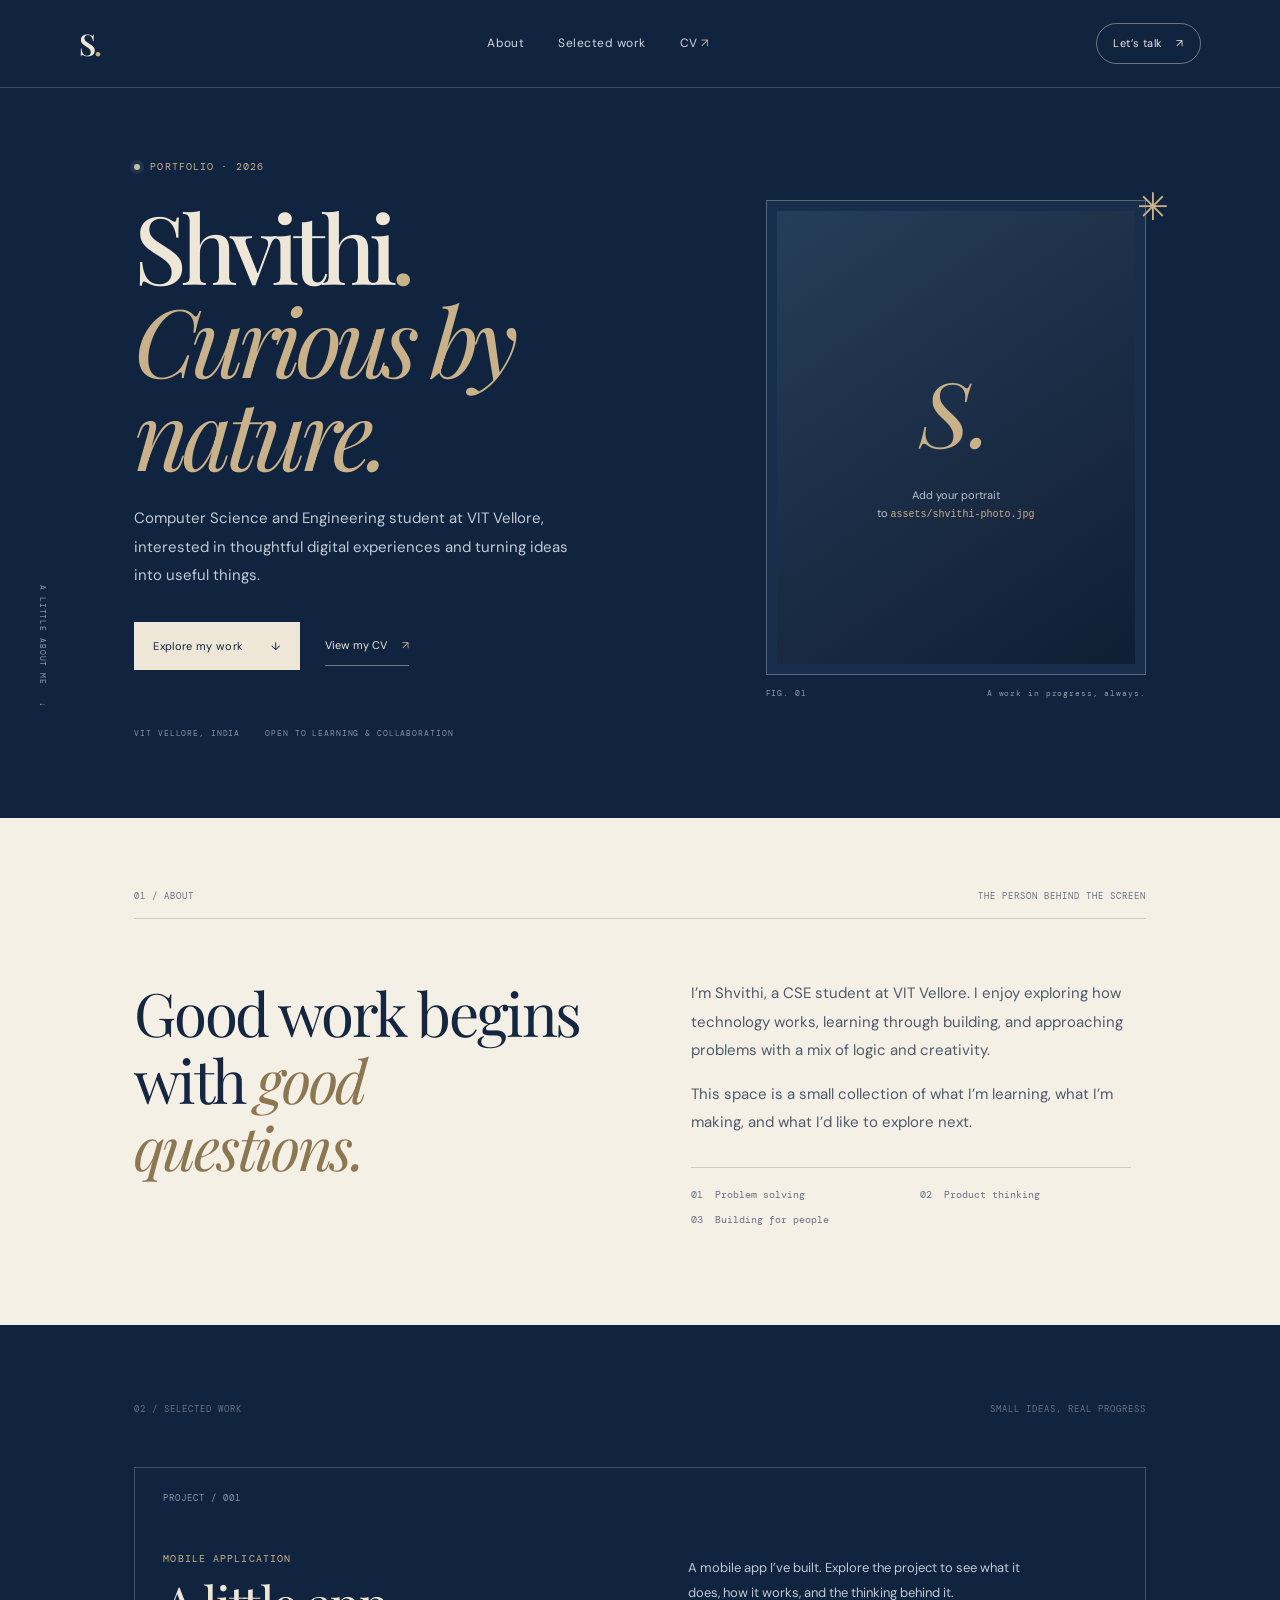
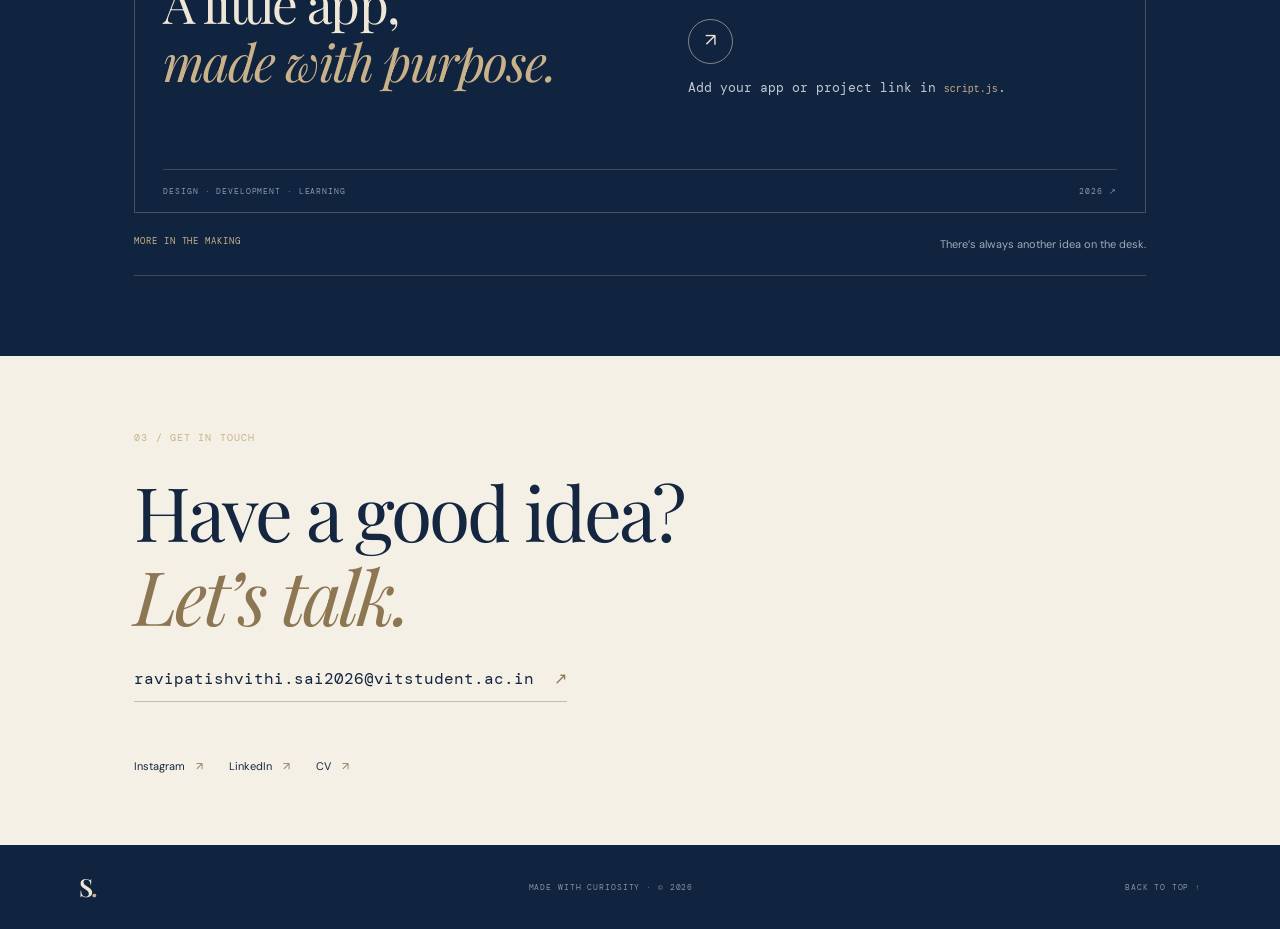
==== index.html @ bb07a4cc "Add files via upload" ====
<!doctype html>
<html lang="en">
<head>
  <meta charset="utf-8"><meta name="viewport" content="width=device-width, initial-scale=1">
  <meta name="theme-color" content="#10233f">
  <meta name="description" content="Shvithi's personal portfolio. Computer Science and Engineering student at VIT Vellore.">
  <title>Shvithi | Portfolio</title>
  <link rel="preconnect" href="https://fonts.googleapis.com">
  <link rel="preconnect" href="https://fonts.gstatic.com" crossorigin>
  <link href="https://fonts.googleapis.com/css2?family=DM+Mono:wght@400;500&family=Playfair+Display:ital,wght@0,400;0,500;0,600;1,400;1,500&family=DM+Sans:wght@400;500;600&display=swap" rel="stylesheet">
  <link rel="stylesheet" href="styles.css">
</head>
<body>
  <div class="cursor-glow" aria-hidden="true"></div>
  <div class="cursor-trail" aria-hidden="true"></div>
  <header class="topbar">
    <a class="wordmark" href="#top" aria-label="Shvithi home">S<span>.</span></a>
    <nav aria-label="Main navigation">
      <a href="#about">About</a><a href="#work">Selected work</a><a href="cv.html">CV <span class="arrow">↗</span></a>
    </nav>
    <a class="contact-pill" href="mailto:ravipatishvithi.sai2026@vitstudent.ac.in">Let’s talk <span>↗</span></a>
  </header>
  <main id="top">
    <section class="hero section-wrap">
      <div class="hero-copy">
        <p class="eyebrow"><span class="status-dot"></span> PORTFOLIO · 2026</p>
        <h1>Shvithi<span class="period">.</span><br><em>Curious by nature.</em></h1>
        <p class="intro">Computer Science and Engineering student at VIT Vellore, interested in thoughtful digital experiences and turning ideas into useful things.</p>
        <div class="hero-actions">
          <a class="button button-light" href="#work">Explore my work <span>↓</span></a>
          <a class="text-link" href="cv.html">View my CV <span>↗</span></a>
        </div>
        <div class="hero-meta"><span>VIT VELLORE, INDIA</span><span>OPEN TO LEARNING & COLLABORATION</span></div>
      </div>
      <div class="portrait-wrap">
        <div class="portrait-frame">
          <img src="assets/shvithi-photo.jpg" alt="Portrait of Shvithi" onerror="this.style.display='none';this.nextElementSibling.style.display='flex'">
          <div class="photo-placeholder"><span class="placeholder-monogram">S.</span><span>Add your portrait<br>to <code>assets/shvithi-photo.jpg</code></span></div>
        </div>
        <div class="portrait-caption"><span>FIG. 01</span><span>A work in progress, always.</span></div>
        <div class="orbit-mark" aria-hidden="true">✳</div>
      </div>
      <div class="vertical-note">A LITTLE ABOUT ME <span>↓</span></div>
    </section>
    <section class="about section-wrap" id="about">
      <div class="section-label"><span>01 / ABOUT</span><span>THE PERSON BEHIND THE SCREEN</span></div>
      <div class="about-grid">
        <h2>Good work begins<br>with <em>good questions.</em></h2>
        <div class="about-copy">
          <p>I’m Shvithi, a CSE student at VIT Vellore. I enjoy exploring how technology works, learning through building, and approaching problems with a mix of logic and creativity.</p>
          <p>This space is a small collection of what I’m learning, what I’m making, and what I’d like to explore next.</p>
          <div class="interest-list"><span>01&nbsp; Problem solving</span><span>02&nbsp; Product thinking</span><span>03&nbsp; Building for people</span></div>
        </div>
      </div>
    </section>
    <section class="work section-wrap" id="work">
      <div class="section-label"><span>02 / SELECTED WORK</span><span>SMALL IDEAS, REAL PROGRESS</span></div>
      <article class="project-card">
        <div class="project-index">PROJECT / 001</div>
        <div class="project-content">
          <div><p class="eyebrow">MOBILE APPLICATION</p><h3>A little app,<br><em>made with purpose.</em></h3></div>
          <div class="project-description"><p>A mobile app I’ve built. Explore the project to see what it does, how it works, and the thinking behind it.</p><a class="circle-link" href="#" id="app-link" aria-label="Open mobile app project" target="_blank" rel="noreferrer">↗</a><p class="small-note" id="app-note">Add your app or project link in <code>script.js</code>.</p></div>
        </div>
        <div class="project-bottom"><span>DESIGN · DEVELOPMENT · LEARNING</span><span>2026 ↗</span></div>
      </article>
      <div class="more-work"><span>MORE IN THE MAKING</span><span>There’s always another idea on the desk.</span></div>
    </section>
    <section class="contact-section section-wrap" id="contact">
      <p class="eyebrow">03 / GET IN TOUCH</p>
      <h2>Have a good idea?<br><em>Let’s talk.</em></h2>
      <a class="email-link" href="mailto:ravipatishvithi.sai2026@vitstudent.ac.in">ravipatishvithi.sai2026@vitstudent.ac.in <span>↗</span></a>
      <div class="social-links">
        <a href="https://www.instagram.com/shvithiiii_04?dlrf=dnBmdWlpNnh4MGlj" target="_blank" rel="noreferrer">Instagram <span>↗</span></a>
        <a href="https://www.linkedin.com/in/shvithi-sai-797793424?utm_source=share_via&utm_content=profile&utm_medium=member_android" target="_blank" rel="noreferrer">LinkedIn <span>↗</span></a>
        <a href="cv.html">CV <span>↗</span></a>
      </div>
    </section>
  </main>
  <footer class="footer"><a class="wordmark" href="#top">S<span>.</span></a><span>MADE WITH CURIOSITY · © <span id="year"></span></span><a href="#top">BACK TO TOP ↑</a></footer>
  <script src="script.js"></script>
</body>
</html>
---- styles.css ----
:root{--navy:#10233f;--navy2:#172e4d;--beige:#eee6d6;--paper:#f5f0e6;--ink:#142640;--muted:#9aa6b5;--line:rgba(238,230,214,.2);--serif:"Playfair Display",Georgia,serif;--sans:"DM Sans",Arial,sans-serif;--mono:"DM Mono",monospace}
*{box-sizing:border-box}html{scroll-behavior:smooth;scroll-padding-top:90px}body{margin:0;background:var(--navy);color:var(--beige);font-family:var(--sans);font-size:15px;line-height:1.65;cursor:none}a{color:inherit;text-decoration:none}button,a{ -webkit-tap-highlight-color:transparent}::selection{background:var(--beige);color:var(--navy)}.topbar{height:88px;padding:0 6.2%;display:flex;align-items:center;justify-content:space-between;border-bottom:1px solid var(--line);position:relative;z-index:5}.wordmark{font:600 30px var(--serif);letter-spacing:-2px}.wordmark span,.period{color:#c9b18a}.topbar nav{display:flex;gap:34px;font-size:12px;letter-spacing:.04em;color:#d1d6dd}.topbar nav a,.social-links a{transition:opacity .2s}.topbar nav a:hover,.social-links a:hover{opacity:.6}.arrow{color:#c9b18a}.contact-pill{border:1px solid rgba(238,230,214,.42);padding:10px 16px;border-radius:40px;font-size:11px;letter-spacing:.04em;transition:background .25s,color .25s}.contact-pill span{margin-left:10px}.contact-pill:hover{background:var(--beige);color:var(--navy)}
.section-wrap{padding-left:10.5%;padding-right:10.5%}.hero{min-height:650px;display:grid;grid-template-columns:1.12fr .88fr;align-items:center;gap:8%;padding-top:72px;padding-bottom:80px;position:relative}.eyebrow,.section-label,.hero-meta,.project-index,.project-bottom,.portrait-caption,.vertical-note,.footer,.small-note,.cv-number{font:10px var(--mono);letter-spacing:.11em}.eyebrow{color:#c9b18a;display:flex;align-items:center;gap:10px}.status-dot{width:6px;height:6px;background:#b5c6a3;border-radius:50%;display:inline-block;box-shadow:0 0 0 4px rgba(181,198,163,.1)}h1,h2,h3,p{margin-top:0}h1{font:500 clamp(62px,7.4vw,105px)/.98 var(--serif);letter-spacing:-.065em;margin:27px 0 26px}h1 em,h2 em,h3 em{font-weight:400;color:#c9b18a}.intro{max-width:440px;color:#c1cad4;font-size:15px;line-height:1.9}.hero-actions{display:flex;align-items:center;gap:25px;margin-top:32px}.button{display:inline-flex;gap:28px;align-items:center;padding:14px 18px;font-size:11px;letter-spacing:.03em;border:1px solid transparent;transition:transform .2s,background .2s}.button:hover{transform:translateY(-3px)}.button-light{background:var(--beige);color:var(--navy)}.button-light:hover{background:#d9c7a9}.text-link{font-size:11px;border-bottom:1px solid rgba(238,230,214,.45);padding:10px 0}.text-link span{margin-left:12px;color:#c9b18a}.hero-meta{display:flex;flex-wrap:wrap;gap:25px;color:#8391a3;font-size:8px;margin-top:58px}.portrait-wrap{position:relative;max-width:380px;width:100%;justify-self:end}.portrait-frame{aspect-ratio:4/5;border:1px solid rgba(238,230,214,.3);padding:10px;position:relative;background:var(--navy2)}.portrait-frame img{width:100%;height:100%;object-fit:cover;position:absolute;inset:0;padding:10px;filter:saturate(.82)}.photo-placeholder{height:100%;min-height:350px;display:none;align-items:center;justify-content:center;flex-direction:column;gap:15px;text-align:center;color:#b8c1cb;background:linear-gradient(145deg,#263d59,#101e33);font-size:11px}.placeholder-monogram{font:italic 90px var(--serif);color:#c9b18a}.photo-placeholder code,.small-note code{font-size:10px;color:#c9b18a}.portrait-caption{display:flex;justify-content:space-between;margin-top:13px;color:#8d9aaa;font-size:8px}.orbit-mark{position:absolute;top:-24px;right:-23px;font-size:38px;color:#c9b18a;animation:turn 24s linear infinite}.vertical-note{position:absolute;left:3%;bottom:110px;writing-mode:vertical-rl;color:#8d9aaa;font-size:8px}.vertical-note span{margin-top:12px;color:#c9b18a}
.about{background:var(--paper);color:var(--ink);padding-top:72px;padding-bottom:95px}.section-label{display:flex;justify-content:space-between;border-bottom:1px solid rgba(20,38,64,.18);padding-bottom:16px;color:#667181;font-size:9px}.about-grid{display:grid;grid-template-columns:1fr 1fr;gap:10%;padding-top:60px}.about h2,.contact-section h2{font:400 clamp(38px,4.7vw,60px)/1.12 var(--serif);letter-spacing:-.04em}.about h2 em{color:#8d7652}.about-copy{max-width:440px;color:#4d5b6b}.about-copy p{line-height:1.9}.interest-list{display:grid;grid-template-columns:1fr 1fr;gap:12px 18px;margin-top:30px;padding-top:20px;border-top:1px solid rgba(20,38,64,.18);font:10px var(--mono);color:#657182}
.work{padding-top:78px;padding-bottom:80px}.project-card{border:1px solid rgba(238,230,214,.24);margin-top:35px;padding:24px 28px 0;transition:background .25s}.project-card:hover{background:rgba(255,255,255,.025)}.project-index{color:#8896a7;font-size:9px}.project-content{display:grid;grid-template-columns:1fr 1fr;gap:10%;padding:48px 0 55px}.project-content h3{font:400 clamp(35px,4vw,53px)/1.12 var(--serif);letter-spacing:-.035em;margin-bottom:0}.project-description{position:relative;max-width:360px;padding-top:4px}.project-description p{color:#c0c9d3;font-size:13px;line-height:1.9}.circle-link{width:45px;height:45px;border:1px solid rgba(238,230,214,.5);border-radius:50%;display:flex;align-items:center;justify-content:center;font-size:18px;transition:background .2s,color .2s}.circle-link:hover{background:var(--beige);color:var(--navy)}.small-note{font-size:9px;letter-spacing:0;color:#8492a3;margin-top:12px}.project-bottom{border-top:1px solid var(--line);display:flex;justify-content:space-between;padding:16px 0;color:#8c99a9;font-size:8px}.more-work{display:flex;justify-content:space-between;gap:20px;padding:22px 0;border-bottom:1px solid var(--line);font-size:11px;color:#9eabb9}.more-work span:first-child{font:9px var(--mono);letter-spacing:.1em;color:#c9b18a}
.contact-section{background:var(--paper);color:var(--ink);padding-top:75px;padding-bottom:70px}.contact-section h2{font-size:clamp(48px,6vw,75px);margin:25px 0 30px}.contact-section h2 em{color:#8d7652}.email-link{font:clamp(12px,1.5vw,16px) var(--mono);border-bottom:1px solid rgba(20,38,64,.25);padding-bottom:12px;display:inline-flex;gap:20px;max-width:100%;overflow-wrap:anywhere}.email-link span{color:#8d7652}.social-links{display:flex;gap:26px;margin-top:55px;font-size:11px}.social-links span{color:#8d7652;margin-left:8px}.footer{min-height:84px;display:flex;align-items:center;justify-content:space-between;padding:20px 6.2%;color:#8492a3;font-size:8px}.footer .wordmark{color:var(--beige);font-size:25px}.footer a:last-child{letter-spacing:.1em}
.cv-main{padding-top:58px;padding-bottom:100px;min-height:calc(100vh - 170px)}.back-link{display:inline-block;font-size:11px;color:#b5c0cd;margin-bottom:55px}.cv-main h1{font-size:clamp(58px,8vw,100px);margin:22px 0}.cv-intro{max-width:500px;color:#c1cad4;line-height:1.9}.cv-actions{display:flex;align-items:center;gap:20px;flex-wrap:wrap;margin:28px 0 65px}.cv-details{border-top:1px solid var(--line)}.cv-details section{display:grid;grid-template-columns:80px 1fr;gap:20px;padding:32px 0;border-bottom:1px solid var(--line)}.cv-number{color:#c9b18a}.cv-details h2{font:400 30px var(--serif);margin:0 0 18px}.cv-details h3{font-size:14px;font-weight:500;margin-bottom:4px}.cv-details p{font-size:12px;color:#c1cad4;margin:3px 0}.muted{color:#8291a3!important}.skill-chips{display:flex;gap:8px;flex-wrap:wrap;margin-bottom:14px}.skill-chips span{font-size:10px;border:1px solid rgba(238,230,214,.25);padding:6px 10px}
.cursor-glow{position:fixed;top:0;left:0;width:8px;height:8px;background:#d7c19d;border-radius:50%;pointer-events:none;z-index:99;opacity:0;transform:translate(-50%,-50%);mix-blend-mode:screen}.cursor-trail{position:fixed;inset:0;pointer-events:none;z-index:98;overflow:hidden}.trail-dot{position:absolute;width:5px;height:5px;border-radius:50%;background:#d7c19d;pointer-events:none;opacity:.6;animation:trail-fade .65s ease-out forwards}.footer a:hover,.back-link:hover{color:#e0c89f}
@keyframes turn{to{transform:rotate(360deg)}}@keyframes trail-fade{0%{transform:scale(1);opacity:.55}100%{transform:scale(0);opacity:0}}
@media(max-width:760px){body{cursor:auto}.topbar{height:72px;padding:0 6%}.topbar nav{gap:15px;font-size:11px}.contact-pill{display:none}.section-wrap{padding-left:7%;padding-right:7%}.hero{grid-template-columns:1fr;gap:45px;padding-top:65px;padding-bottom:75px}.hero h1{font-size:clamp(62px,17vw,95px)}.portrait-wrap{justify-self:center;width:min(78%,340px)}.hero-meta{margin-top:42px;gap:12px}.vertical-note{display:none}.about-grid,.project-content{grid-template-columns:1fr;gap:22px}.about-grid{padding-top:40px}.about{padding-top:55px;padding-bottom:65px}.section-label{gap:15px;font-size:8px}.section-label span:last-child{text-align:right}.work{padding-top:58px;padding-bottom:55px}.project-content{padding:35px 0}.project-card{padding:20px 18px 0}.project-description{max-width:none}.more-work{flex-direction:column;gap:8px}.contact-section{padding-top:58px;padding-bottom:55px}.social-links{gap:18px;flex-wrap:wrap;margin-top:40px}.footer{padding:20px 6%;gap:10px}.footer span{max-width:50%;text-align:center}.cv-main{padding-top:35px;padding-bottom:70px}.back-link{margin-bottom:40px}.cv-details section{grid-template-columns:35px 1fr}.cursor-glow,.cursor-trail{display:none}}@media(prefers-reduced-motion:reduce){*,*::before,*::after{scroll-behavior:auto!important;animation:none!important;transition:none!important}}
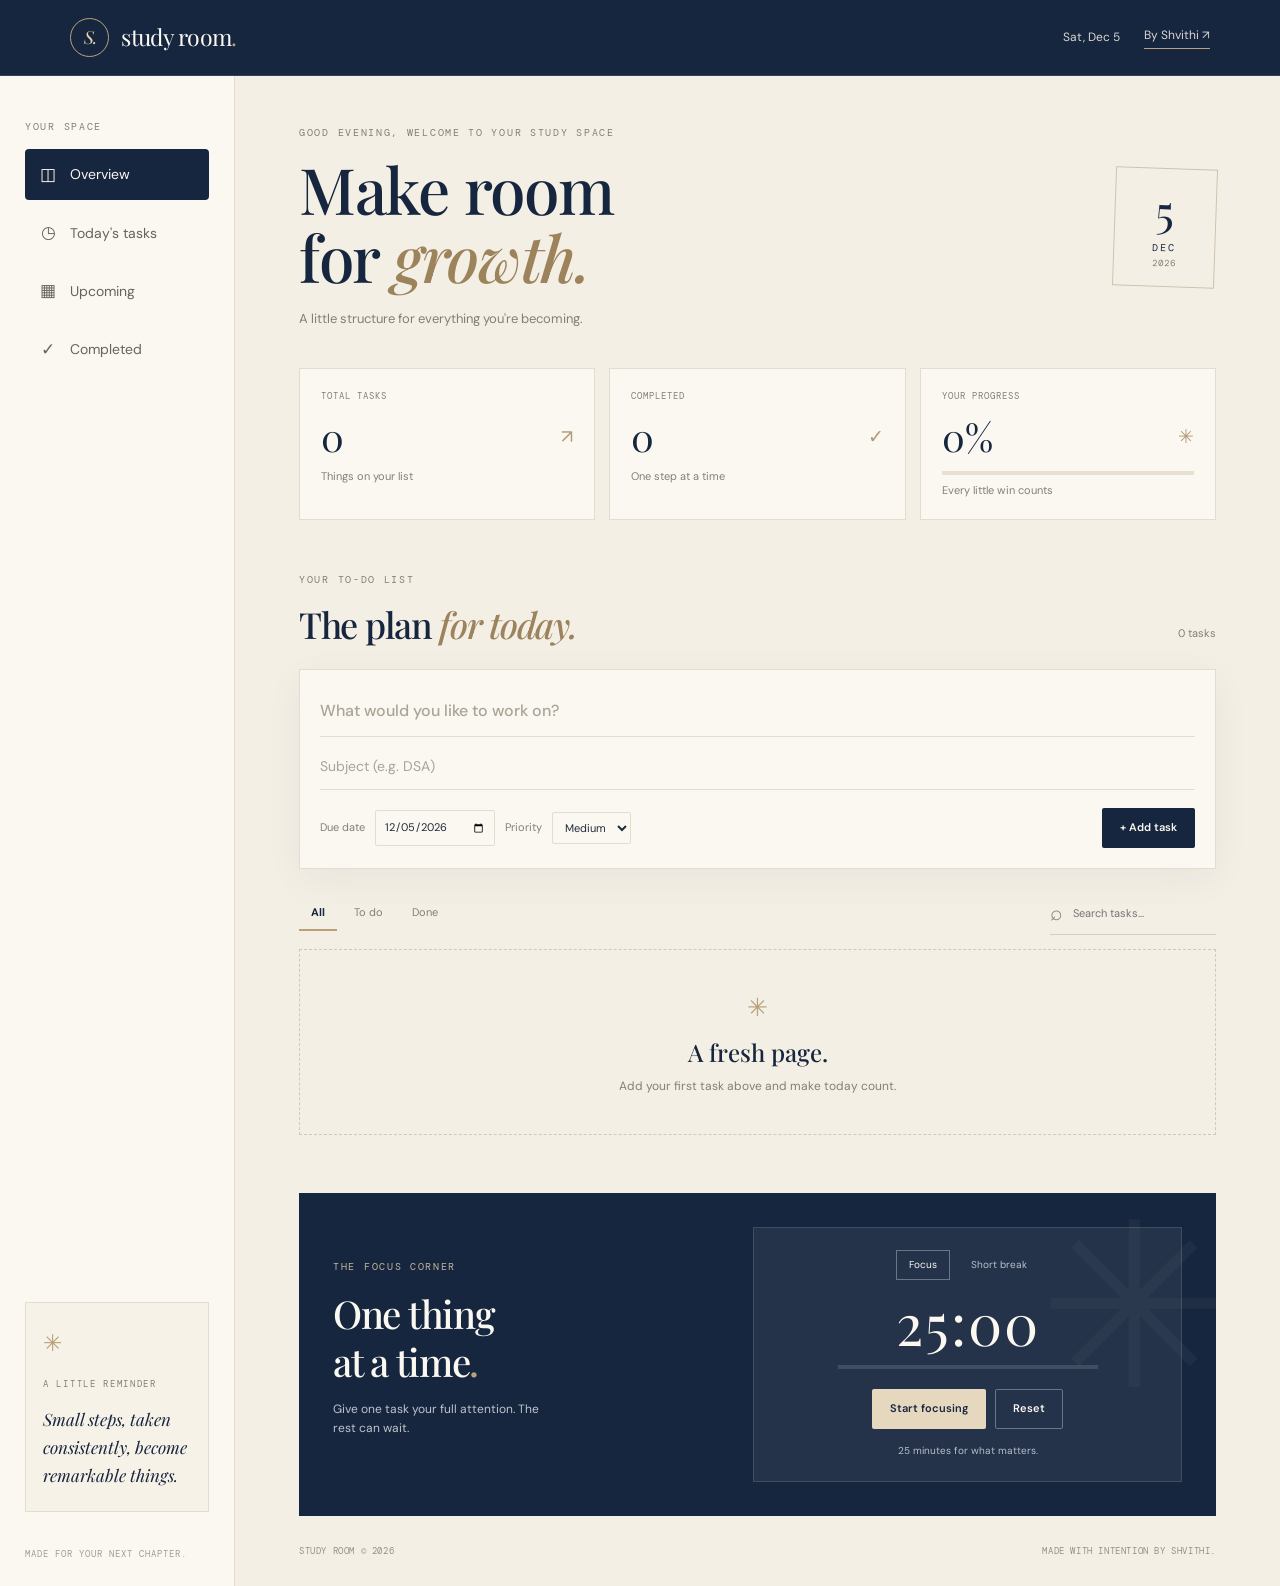
==== commit 6519e7c7: "Add files via upload" ====
--- a/index.html
+++ b/index.html
@@ -1,82 +1,180 @@
-<!doctype html>
-<html lang="en">
-<head>
-  <meta charset="utf-8"><meta name="viewport" content="width=device-width, initial-scale=1">
-  <meta name="theme-color" content="#10233f">
-  <meta name="description" content="Shvithi's personal portfolio. Computer Science and Engineering student at VIT Vellore.">
-  <title>Shvithi | Portfolio</title>
-  <link rel="preconnect" href="https://fonts.googleapis.com">
-  <link rel="preconnect" href="https://fonts.gstatic.com" crossorigin>
-  <link href="https://fonts.googleapis.com/css2?family=DM+Mono:wght@400;500&family=Playfair+Display:ital,wght@0,400;0,500;0,600;1,400;1,500&family=DM+Sans:wght@400;500;600&display=swap" rel="stylesheet">
-  <link rel="stylesheet" href="styles.css">
-</head>
-<body>
-  <div class="cursor-glow" aria-hidden="true"></div>
-  <div class="cursor-trail" aria-hidden="true"></div>
-  <header class="topbar">
-    <a class="wordmark" href="#top" aria-label="Shvithi home">S<span>.</span></a>
-    <nav aria-label="Main navigation">
-      <a href="#about">About</a><a href="#work">Selected work</a><a href="cv.html">CV <span class="arrow">↗</span></a>
-    </nav>
-    <a class="contact-pill" href="mailto:ravipatishvithi.sai2026@vitstudent.ac.in">Let’s talk <span>↗</span></a>
-  </header>
-  <main id="top">
-    <section class="hero section-wrap">
-      <div class="hero-copy">
-        <p class="eyebrow"><span class="status-dot"></span> PORTFOLIO · 2026</p>
-        <h1>Shvithi<span class="period">.</span><br><em>Curious by nature.</em></h1>
-        <p class="intro">Computer Science and Engineering student at VIT Vellore, interested in thoughtful digital experiences and turning ideas into useful things.</p>
-        <div class="hero-actions">
-          <a class="button button-light" href="#work">Explore my work <span>↓</span></a>
-          <a class="text-link" href="cv.html">View my CV <span>↗</span></a>
-        </div>
-        <div class="hero-meta"><span>VIT VELLORE, INDIA</span><span>OPEN TO LEARNING & COLLABORATION</span></div>
-      </div>
-      <div class="portrait-wrap">
-        <div class="portrait-frame">
-          <img src="assets/shvithi-photo.jpg" alt="Portrait of Shvithi" onerror="this.style.display='none';this.nextElementSibling.style.display='flex'">
-          <div class="photo-placeholder"><span class="placeholder-monogram">S.</span><span>Add your portrait<br>to <code>assets/shvithi-photo.jpg</code></span></div>
-        </div>
-        <div class="portrait-caption"><span>FIG. 01</span><span>A work in progress, always.</span></div>
-        <div class="orbit-mark" aria-hidden="true">✳</div>
-      </div>
-      <div class="vertical-note">A LITTLE ABOUT ME <span>↓</span></div>
-    </section>
-    <section class="about section-wrap" id="about">
-      <div class="section-label"><span>01 / ABOUT</span><span>THE PERSON BEHIND THE SCREEN</span></div>
-      <div class="about-grid">
-        <h2>Good work begins<br>with <em>good questions.</em></h2>
-        <div class="about-copy">
-          <p>I’m Shvithi, a CSE student at VIT Vellore. I enjoy exploring how technology works, learning through building, and approaching problems with a mix of logic and creativity.</p>
-          <p>This space is a small collection of what I’m learning, what I’m making, and what I’d like to explore next.</p>
-          <div class="interest-list"><span>01&nbsp; Problem solving</span><span>02&nbsp; Product thinking</span><span>03&nbsp; Building for people</span></div>
-        </div>
-      </div>
-    </section>
-    <section class="work section-wrap" id="work">
-      <div class="section-label"><span>02 / SELECTED WORK</span><span>SMALL IDEAS, REAL PROGRESS</span></div>
-      <article class="project-card">
-        <div class="project-index">PROJECT / 001</div>
-        <div class="project-content">
-          <div><p class="eyebrow">MOBILE APPLICATION</p><h3>A little app,<br><em>made with purpose.</em></h3></div>
-          <div class="project-description"><p>A mobile app I’ve built. Explore the project to see what it does, how it works, and the thinking behind it.</p><a class="circle-link" href="#" id="app-link" aria-label="Open mobile app project" target="_blank" rel="noreferrer">↗</a><p class="small-note" id="app-note">Add your app or project link in <code>script.js</code>.</p></div>
-        </div>
-        <div class="project-bottom"><span>DESIGN · DEVELOPMENT · LEARNING</span><span>2026 ↗</span></div>
-      </article>
-      <div class="more-work"><span>MORE IN THE MAKING</span><span>There’s always another idea on the desk.</span></div>
-    </section>
-    <section class="contact-section section-wrap" id="contact">
-      <p class="eyebrow">03 / GET IN TOUCH</p>
-      <h2>Have a good idea?<br><em>Let’s talk.</em></h2>
-      <a class="email-link" href="mailto:ravipatishvithi.sai2026@vitstudent.ac.in">ravipatishvithi.sai2026@vitstudent.ac.in <span>↗</span></a>
-      <div class="social-links">
-        <a href="https://www.instagram.com/shvithiiii_04?dlrf=dnBmdWlpNnh4MGlj" target="_blank" rel="noreferrer">Instagram <span>↗</span></a>
-        <a href="https://www.linkedin.com/in/shvithi-sai-797793424?utm_source=share_via&utm_content=profile&utm_medium=member_android" target="_blank" rel="noreferrer">LinkedIn <span>↗</span></a>
-        <a href="cv.html">CV <span>↗</span></a>
-      </div>
-    </section>
-  </main>
-  <footer class="footer"><a class="wordmark" href="#top">S<span>.</span></a><span>MADE WITH CURIOSITY · © <span id="year"></span></span><a href="#top">BACK TO TOP ↑</a></footer>
-  <script src="script.js"></script>
-</body>
-</html>+
+<!DOCTYPE html>
+<html lang="en">
+<head>
+  <meta charset="UTF-8">
+  <meta name="viewport" content="width=device-width, initial-scale=1.0">
+  <meta name="theme-color" content="#17263f">
+  <meta name="description" content="A calm, elegant study planner by Shvithi. Organize tasks, track progress, and focus on what matters.">
+  <title>Study Room | Shvithi</title>
+  <link rel="stylesheet" href="styles.css">
+  <link rel="manifest" href="manifest.webmanifest">
+  <link rel="icon" href="icon.svg" type="image/svg+xml">
+</head>
+<body>
+  <header class="topbar">
+    <a class="brand" href="#" aria-label="Study Room home">
+      <span class="brand-mark">S.</span>
+      <span>study room<span class="brand-period">.</span></span>
+    </a>
+    <div class="topbar-right">
+      <span class="date-label" id="todayLabel"></span>
+      <button class="button button-outline" id="installBtn" hidden>Install app</button>
+      <a class="portfolio-link" href="#" id="portfolioLink">By Shvithi ↗</a>
+    </div>
+  </header>
+
+  <main class="layout">
+    <aside class="sidebar">
+      <p class="eyebrow">YOUR SPACE</p>
+      <nav class="nav-list" aria-label="Main navigation">
+        <button class="nav-item active" data-view="all">
+          <span>◫</span> Overview
+        </button>
+        <button class="nav-item" data-view="today">
+          <span>◷</span> Today's tasks
+        </button>
+        <button class="nav-item" data-view="upcoming">
+          <span>▦</span> Upcoming
+        </button>
+        <button class="nav-item" data-view="completed">
+          <span>✓</span> Completed
+        </button>
+      </nav>
+
+      <div class="sidebar-note">
+        <span class="note-icon">✳</span>
+        <p class="eyebrow">A LITTLE REMINDER</p>
+        <p class="quote">Small steps, taken consistently, become remarkable things.</p>
+      </div>
+
+      <div class="sidebar-footer">MADE FOR YOUR NEXT CHAPTER.</div>
+    </aside>
+
+    <section class="main-content">
+      <div class="welcome-row">
+        <div>
+          <p class="eyebrow" id="greeting">YOUR PERSONAL STUDY SPACE</p>
+          <h1 id="pageTitle">Make room<br>for <em>growth.</em></h1>
+          <p class="subtitle">A little structure for everything you're becoming.</p>
+        </div>
+        <div class="day-stamp">
+          <span class="stamp-number" id="dayNumber">24</span>
+          <span class="stamp-month" id="monthName">OCT</span>
+          <span class="stamp-year" id="yearNumber">2026</span>
+        </div>
+      </div>
+
+      <section class="stats-grid" aria-label="Study progress">
+        <article class="stat-card">
+          <p class="stat-label">TOTAL TASKS</p>
+          <div class="stat-bottom">
+            <span class="stat-number" id="totalCount">0</span>
+            <span class="stat-symbol">↗</span>
+          </div>
+          <p class="stat-caption">Things on your list</p>
+        </article>
+        <article class="stat-card">
+          <p class="stat-label">COMPLETED</p>
+          <div class="stat-bottom">
+            <span class="stat-number" id="completedCount">0</span>
+            <span class="stat-symbol">✓</span>
+          </div>
+          <p class="stat-caption">One step at a time</p>
+        </article>
+        <article class="stat-card progress-card">
+          <p class="stat-label">YOUR PROGRESS</p>
+          <div class="stat-bottom">
+            <span class="stat-number" id="progressPercent">0%</span>
+            <span class="stat-symbol">✳</span>
+          </div>
+          <div class="progress-track">
+            <div class="progress-fill" id="progressFill"></div>
+          </div>
+          <p class="stat-caption">Every little win counts</p>
+        </article>
+      </section>
+
+      <section class="task-section">
+        <div class="section-heading">
+          <div>
+            <p class="eyebrow">YOUR TO-DO LIST</p>
+            <h2 id="taskHeading">The plan <em>for today.</em></h2>
+          </div>
+          <span class="task-total" id="visibleCount">0 tasks</span>
+        </div>
+
+        <form id="taskForm" class="task-form">
+          <div class="form-main">
+            <label class="sr-only" for="taskTitle">Task name</label>
+            <input id="taskTitle" type="text" placeholder="What would you like to work on?" maxlength="100" required>
+            <label class="sr-only" for="taskSubject">Subject</label>
+            <input id="taskSubject" type="text" placeholder="Subject (e.g. DSA)" maxlength="40">
+          </div>
+          <div class="form-bottom">
+            <div class="form-options">
+              <label for="taskDate">Due date</label>
+              <input id="taskDate" type="date" required>
+              <label for="taskPriority">Priority</label>
+              <select id="taskPriority">
+                <option value="medium">Medium</option>
+                <option value="high">High</option>
+                <option value="low">Low</option>
+              </select>
+            </div>
+            <button class="button button-primary" type="submit">+ Add task</button>
+          </div>
+        </form>
+
+        <div class="task-toolbar">
+          <div class="filter-list" aria-label="Filter tasks">
+            <button class="filter active" data-filter="all">All</button>
+            <button class="filter" data-filter="pending">To do</button>
+            <button class="filter" data-filter="completed">Done</button>
+          </div>
+          <label class="search-box">
+            <span>⌕</span>
+            <input id="searchInput" type="search" placeholder="Search tasks..." aria-label="Search tasks">
+          </label>
+        </div>
+
+        <div id="taskList" class="task-list"></div>
+        <div id="emptyState" class="empty-state">
+          <span class="empty-icon">✳</span>
+          <h3>A fresh page.</h3>
+          <p>Add your first task above and make today count.</p>
+        </div>
+      </section>
+
+      <section class="focus-section">
+        <div class="focus-copy">
+          <p class="eyebrow">THE FOCUS CORNER</p>
+          <h2>One thing<br>at a time<span class="accent-dot">.</span></h2>
+          <p>Give one task your full attention. The rest can wait.</p>
+        </div>
+        <div class="timer-panel">
+          <div class="timer-tabs">
+            <button class="timer-tab active" data-minutes="25">Focus</button>
+            <button class="timer-tab" data-minutes="5">Short break</button>
+          </div>
+          <div class="timer-display" id="timerDisplay">25:00</div>
+          <div class="timer-progress"><div id="timerProgress"></div></div>
+          <div class="timer-actions">
+            <button class="button button-primary" id="timerToggle">Start focusing</button>
+            <button class="button button-outline" id="timerReset">Reset</button>
+          </div>
+          <p class="timer-caption" id="timerCaption">25 minutes for what matters.</p>
+        </div>
+      </section>
+
+      <footer class="page-footer">
+        <span>STUDY ROOM © <span id="footerYear"></span></span>
+        <span>MADE WITH INTENTION BY SHVITHI.</span>
+      </footer>
+    </section>
+  </main>
+
+  <div class="toast" id="toast" role="status" aria-live="polite"></div>
+  <script src="script.js"></script>
+</body>
+</html>
--- a/styles.css
+++ b/styles.css
@@ -1,10 +1,569 @@
-:root{--navy:#10233f;--navy2:#172e4d;--beige:#eee6d6;--paper:#f5f0e6;--ink:#142640;--muted:#9aa6b5;--line:rgba(238,230,214,.2);--serif:"Playfair Display",Georgia,serif;--sans:"DM Sans",Arial,sans-serif;--mono:"DM Mono",monospace}
-*{box-sizing:border-box}html{scroll-behavior:smooth;scroll-padding-top:90px}body{margin:0;background:var(--navy);color:var(--beige);font-family:var(--sans);font-size:15px;line-height:1.65;cursor:none}a{color:inherit;text-decoration:none}button,a{ -webkit-tap-highlight-color:transparent}::selection{background:var(--beige);color:var(--navy)}.topbar{height:88px;padding:0 6.2%;display:flex;align-items:center;justify-content:space-between;border-bottom:1px solid var(--line);position:relative;z-index:5}.wordmark{font:600 30px var(--serif);letter-spacing:-2px}.wordmark span,.period{color:#c9b18a}.topbar nav{display:flex;gap:34px;font-size:12px;letter-spacing:.04em;color:#d1d6dd}.topbar nav a,.social-links a{transition:opacity .2s}.topbar nav a:hover,.social-links a:hover{opacity:.6}.arrow{color:#c9b18a}.contact-pill{border:1px solid rgba(238,230,214,.42);padding:10px 16px;border-radius:40px;font-size:11px;letter-spacing:.04em;transition:background .25s,color .25s}.contact-pill span{margin-left:10px}.contact-pill:hover{background:var(--beige);color:var(--navy)}
-.section-wrap{padding-left:10.5%;padding-right:10.5%}.hero{min-height:650px;display:grid;grid-template-columns:1.12fr .88fr;align-items:center;gap:8%;padding-top:72px;padding-bottom:80px;position:relative}.eyebrow,.section-label,.hero-meta,.project-index,.project-bottom,.portrait-caption,.vertical-note,.footer,.small-note,.cv-number{font:10px var(--mono);letter-spacing:.11em}.eyebrow{color:#c9b18a;display:flex;align-items:center;gap:10px}.status-dot{width:6px;height:6px;background:#b5c6a3;border-radius:50%;display:inline-block;box-shadow:0 0 0 4px rgba(181,198,163,.1)}h1,h2,h3,p{margin-top:0}h1{font:500 clamp(62px,7.4vw,105px)/.98 var(--serif);letter-spacing:-.065em;margin:27px 0 26px}h1 em,h2 em,h3 em{font-weight:400;color:#c9b18a}.intro{max-width:440px;color:#c1cad4;font-size:15px;line-height:1.9}.hero-actions{display:flex;align-items:center;gap:25px;margin-top:32px}.button{display:inline-flex;gap:28px;align-items:center;padding:14px 18px;font-size:11px;letter-spacing:.03em;border:1px solid transparent;transition:transform .2s,background .2s}.button:hover{transform:translateY(-3px)}.button-light{background:var(--beige);color:var(--navy)}.button-light:hover{background:#d9c7a9}.text-link{font-size:11px;border-bottom:1px solid rgba(238,230,214,.45);padding:10px 0}.text-link span{margin-left:12px;color:#c9b18a}.hero-meta{display:flex;flex-wrap:wrap;gap:25px;color:#8391a3;font-size:8px;margin-top:58px}.portrait-wrap{position:relative;max-width:380px;width:100%;justify-self:end}.portrait-frame{aspect-ratio:4/5;border:1px solid rgba(238,230,214,.3);padding:10px;position:relative;background:var(--navy2)}.portrait-frame img{width:100%;height:100%;object-fit:cover;position:absolute;inset:0;padding:10px;filter:saturate(.82)}.photo-placeholder{height:100%;min-height:350px;display:none;align-items:center;justify-content:center;flex-direction:column;gap:15px;text-align:center;color:#b8c1cb;background:linear-gradient(145deg,#263d59,#101e33);font-size:11px}.placeholder-monogram{font:italic 90px var(--serif);color:#c9b18a}.photo-placeholder code,.small-note code{font-size:10px;color:#c9b18a}.portrait-caption{display:flex;justify-content:space-between;margin-top:13px;color:#8d9aaa;font-size:8px}.orbit-mark{position:absolute;top:-24px;right:-23px;font-size:38px;color:#c9b18a;animation:turn 24s linear infinite}.vertical-note{position:absolute;left:3%;bottom:110px;writing-mode:vertical-rl;color:#8d9aaa;font-size:8px}.vertical-note span{margin-top:12px;color:#c9b18a}
-.about{background:var(--paper);color:var(--ink);padding-top:72px;padding-bottom:95px}.section-label{display:flex;justify-content:space-between;border-bottom:1px solid rgba(20,38,64,.18);padding-bottom:16px;color:#667181;font-size:9px}.about-grid{display:grid;grid-template-columns:1fr 1fr;gap:10%;padding-top:60px}.about h2,.contact-section h2{font:400 clamp(38px,4.7vw,60px)/1.12 var(--serif);letter-spacing:-.04em}.about h2 em{color:#8d7652}.about-copy{max-width:440px;color:#4d5b6b}.about-copy p{line-height:1.9}.interest-list{display:grid;grid-template-columns:1fr 1fr;gap:12px 18px;margin-top:30px;padding-top:20px;border-top:1px solid rgba(20,38,64,.18);font:10px var(--mono);color:#657182}
-.work{padding-top:78px;padding-bottom:80px}.project-card{border:1px solid rgba(238,230,214,.24);margin-top:35px;padding:24px 28px 0;transition:background .25s}.project-card:hover{background:rgba(255,255,255,.025)}.project-index{color:#8896a7;font-size:9px}.project-content{display:grid;grid-template-columns:1fr 1fr;gap:10%;padding:48px 0 55px}.project-content h3{font:400 clamp(35px,4vw,53px)/1.12 var(--serif);letter-spacing:-.035em;margin-bottom:0}.project-description{position:relative;max-width:360px;padding-top:4px}.project-description p{color:#c0c9d3;font-size:13px;line-height:1.9}.circle-link{width:45px;height:45px;border:1px solid rgba(238,230,214,.5);border-radius:50%;display:flex;align-items:center;justify-content:center;font-size:18px;transition:background .2s,color .2s}.circle-link:hover{background:var(--beige);color:var(--navy)}.small-note{font-size:9px;letter-spacing:0;color:#8492a3;margin-top:12px}.project-bottom{border-top:1px solid var(--line);display:flex;justify-content:space-between;padding:16px 0;color:#8c99a9;font-size:8px}.more-work{display:flex;justify-content:space-between;gap:20px;padding:22px 0;border-bottom:1px solid var(--line);font-size:11px;color:#9eabb9}.more-work span:first-child{font:9px var(--mono);letter-spacing:.1em;color:#c9b18a}
-.contact-section{background:var(--paper);color:var(--ink);padding-top:75px;padding-bottom:70px}.contact-section h2{font-size:clamp(48px,6vw,75px);margin:25px 0 30px}.contact-section h2 em{color:#8d7652}.email-link{font:clamp(12px,1.5vw,16px) var(--mono);border-bottom:1px solid rgba(20,38,64,.25);padding-bottom:12px;display:inline-flex;gap:20px;max-width:100%;overflow-wrap:anywhere}.email-link span{color:#8d7652}.social-links{display:flex;gap:26px;margin-top:55px;font-size:11px}.social-links span{color:#8d7652;margin-left:8px}.footer{min-height:84px;display:flex;align-items:center;justify-content:space-between;padding:20px 6.2%;color:#8492a3;font-size:8px}.footer .wordmark{color:var(--beige);font-size:25px}.footer a:last-child{letter-spacing:.1em}
-.cv-main{padding-top:58px;padding-bottom:100px;min-height:calc(100vh - 170px)}.back-link{display:inline-block;font-size:11px;color:#b5c0cd;margin-bottom:55px}.cv-main h1{font-size:clamp(58px,8vw,100px);margin:22px 0}.cv-intro{max-width:500px;color:#c1cad4;line-height:1.9}.cv-actions{display:flex;align-items:center;gap:20px;flex-wrap:wrap;margin:28px 0 65px}.cv-details{border-top:1px solid var(--line)}.cv-details section{display:grid;grid-template-columns:80px 1fr;gap:20px;padding:32px 0;border-bottom:1px solid var(--line)}.cv-number{color:#c9b18a}.cv-details h2{font:400 30px var(--serif);margin:0 0 18px}.cv-details h3{font-size:14px;font-weight:500;margin-bottom:4px}.cv-details p{font-size:12px;color:#c1cad4;margin:3px 0}.muted{color:#8291a3!important}.skill-chips{display:flex;gap:8px;flex-wrap:wrap;margin-bottom:14px}.skill-chips span{font-size:10px;border:1px solid rgba(238,230,214,.25);padding:6px 10px}
-.cursor-glow{position:fixed;top:0;left:0;width:8px;height:8px;background:#d7c19d;border-radius:50%;pointer-events:none;z-index:99;opacity:0;transform:translate(-50%,-50%);mix-blend-mode:screen}.cursor-trail{position:fixed;inset:0;pointer-events:none;z-index:98;overflow:hidden}.trail-dot{position:absolute;width:5px;height:5px;border-radius:50%;background:#d7c19d;pointer-events:none;opacity:.6;animation:trail-fade .65s ease-out forwards}.footer a:hover,.back-link:hover{color:#e0c89f}
-@keyframes turn{to{transform:rotate(360deg)}}@keyframes trail-fade{0%{transform:scale(1);opacity:.55}100%{transform:scale(0);opacity:0}}
-@media(max-width:760px){body{cursor:auto}.topbar{height:72px;padding:0 6%}.topbar nav{gap:15px;font-size:11px}.contact-pill{display:none}.section-wrap{padding-left:7%;padding-right:7%}.hero{grid-template-columns:1fr;gap:45px;padding-top:65px;padding-bottom:75px}.hero h1{font-size:clamp(62px,17vw,95px)}.portrait-wrap{justify-self:center;width:min(78%,340px)}.hero-meta{margin-top:42px;gap:12px}.vertical-note{display:none}.about-grid,.project-content{grid-template-columns:1fr;gap:22px}.about-grid{padding-top:40px}.about{padding-top:55px;padding-bottom:65px}.section-label{gap:15px;font-size:8px}.section-label span:last-child{text-align:right}.work{padding-top:58px;padding-bottom:55px}.project-content{padding:35px 0}.project-card{padding:20px 18px 0}.project-description{max-width:none}.more-work{flex-direction:column;gap:8px}.contact-section{padding-top:58px;padding-bottom:55px}.social-links{gap:18px;flex-wrap:wrap;margin-top:40px}.footer{padding:20px 6%;gap:10px}.footer span{max-width:50%;text-align:center}.cv-main{padding-top:35px;padding-bottom:70px}.back-link{margin-bottom:40px}.cv-details section{grid-template-columns:35px 1fr}.cursor-glow,.cursor-trail{display:none}}@media(prefers-reduced-motion:reduce){*,*::before,*::after{scroll-behavior:auto!important;animation:none!important;transition:none!important}}
+
+@import url('https://fonts.googleapis.com/css2?family=DM+Mono:wght@400;500&family=DM+Sans:wght@400;500;600;700&family=Playfair+Display:ital,wght@0,500;0,600;0,700;1,500;1,600&display=swap');
+
+:root {
+  --navy: #17263f;
+  --navy-light: #243653;
+  --beige: #f4efe5;
+  --paper: #fbf8f1;
+  --cream: #e8dfcf;
+  --ink: #202b3a;
+  --muted: #827f78;
+  --line: #e3dccf;
+  --accent: #b9a17a;
+  --green: #54725b;
+  --red: #a4544d;
+  --shadow: 0 10px 35px rgba(23, 38, 63, .05);
+}
+
+* { box-sizing: border-box; }
+
+html { scroll-behavior: smooth; }
+
+body {
+  margin: 0;
+  background: var(--beige);
+  color: var(--ink);
+  font-family: 'DM Sans', sans-serif;
+  font-size: 14px;
+  line-height: 1.6;
+}
+
+button, input, select { font: inherit; }
+button { cursor: pointer; }
+button:focus-visible, input:focus-visible, select:focus-visible, a:focus-visible {
+  outline: 2px solid var(--accent);
+  outline-offset: 3px;
+}
+
+a { color: inherit; text-decoration: none; }
+
+.topbar {
+  min-height: 76px;
+  padding: 15px 5.5%;
+  background: var(--navy);
+  color: var(--paper);
+  display: flex;
+  justify-content: space-between;
+  align-items: center;
+  gap: 20px;
+  border-bottom: 1px solid rgba(255,255,255,.12);
+}
+
+.brand {
+  display: flex;
+  align-items: center;
+  gap: 12px;
+  font-family: 'Playfair Display', serif;
+  font-size: 23px;
+  letter-spacing: -.7px;
+}
+
+.brand-mark {
+  display: grid;
+  place-items: center;
+  width: 39px;
+  height: 39px;
+  border: 1px solid var(--accent);
+  border-radius: 50%;
+  font-style: italic;
+  color: #e5d1ad;
+  font-size: 18px;
+}
+
+.brand-period { color: var(--accent); }
+
+.topbar-right {
+  display: flex;
+  align-items: center;
+  gap: 24px;
+}
+
+.date-label, .portfolio-link {
+  font-size: 12px;
+  color: #d9d7d1;
+}
+
+.portfolio-link { border-bottom: 1px solid var(--accent); padding-bottom: 3px; }
+
+.layout {
+  display: grid;
+  grid-template-columns: 235px minmax(0, 1fr);
+  min-height: calc(100vh - 76px);
+}
+
+.sidebar {
+  background: var(--paper);
+  padding: 43px 25px 25px;
+  border-right: 1px solid var(--line);
+  display: flex;
+  flex-direction: column;
+}
+
+.eyebrow {
+  font-family: 'DM Mono', monospace;
+  font-size: 10px;
+  letter-spacing: 1.7px;
+  color: var(--muted);
+  margin: 0 0 14px;
+}
+
+.nav-list { display: grid; gap: 7px; }
+
+.nav-item {
+  display: flex;
+  align-items: center;
+  gap: 12px;
+  text-align: left;
+  width: 100%;
+  padding: 12px 13px;
+  background: transparent;
+  color: #64645f;
+  border: 0;
+  border-radius: 4px;
+  transition: background .2s, color .2s;
+}
+
+.nav-item span { width: 20px; font-size: 17px; text-align: center; }
+
+.nav-item:hover { background: var(--beige); color: var(--navy); }
+
+.nav-item.active {
+  background: var(--navy);
+  color: var(--paper);
+}
+
+.sidebar-note {
+  margin-top: auto;
+  margin-bottom: 35px;
+  padding: 22px 17px;
+  border: 1px solid var(--line);
+  background: #f7f2e8;
+}
+
+.note-icon { color: var(--accent); font-size: 23px; }
+.sidebar-note .eyebrow { margin-top: 15px; font-size: 9px; }
+
+.quote {
+  margin: 0;
+  font-family: 'Playfair Display', serif;
+  font-style: italic;
+  font-size: 17px;
+  line-height: 1.65;
+  color: var(--navy);
+}
+
+.sidebar-footer {
+  color: #a39b8f;
+  font-family: 'DM Mono', monospace;
+  font-size: 9px;
+  letter-spacing: 1px;
+}
+
+.main-content {
+  width: 100%;
+  max-width: 1200px;
+  margin: 0 auto;
+  padding: 49px clamp(24px, 5vw, 72px) 20px;
+}
+
+.welcome-row {
+  display: flex;
+  justify-content: space-between;
+  align-items: center;
+  gap: 25px;
+  margin-bottom: 38px;
+}
+
+h1, h2, h3, p { overflow-wrap: anywhere; }
+
+h1, h2 {
+  margin: 0;
+  font-family: 'Playfair Display', serif;
+  font-weight: 500;
+  letter-spacing: -1.3px;
+  color: var(--navy);
+}
+
+h1 { font-size: clamp(42px, 5vw, 66px); line-height: 1.07; }
+h1 em, h2 em { color: #9c835c; font-weight: 500; }
+h2 { font-size: clamp(26px, 3vw, 36px); line-height: 1.25; }
+
+.subtitle {
+  margin: 17px 0 0;
+  color: var(--muted);
+  font-size: 13px;
+}
+
+.day-stamp {
+  flex: 0 0 102px;
+  width: 102px;
+  height: 119px;
+  display: flex;
+  flex-direction: column;
+  align-items: center;
+  justify-content: center;
+  border: 1px solid #cfc3ae;
+  color: var(--navy);
+  transform: rotate(2deg);
+}
+
+.stamp-number { font-family: 'Playfair Display', serif; font-size: 45px; line-height: 1.1; }
+.stamp-month, .stamp-year { font-family: 'DM Mono', monospace; font-size: 10px; letter-spacing: 2px; }
+.stamp-month { margin-top: 5px; }
+.stamp-year { color: var(--muted); font-size: 9px; letter-spacing: 1px; }
+
+.stats-grid {
+  display: grid;
+  grid-template-columns: repeat(3, minmax(0, 1fr));
+  gap: 14px;
+  margin-bottom: 52px;
+}
+
+.stat-card {
+  padding: 20px 21px;
+  background: var(--paper);
+  border: 1px solid var(--line);
+  min-width: 0;
+}
+
+.stat-label {
+  font-family: 'DM Mono', monospace;
+  letter-spacing: 1px;
+  font-size: 9px;
+  color: var(--muted);
+  margin: 0;
+}
+
+.stat-bottom { display: flex; align-items: center; justify-content: space-between; margin-top: 10px; }
+.stat-number { font-family: 'Playfair Display', serif; font-size: 38px; color: var(--navy); line-height: 1.25; }
+.stat-symbol { color: #b09a76; font-size: 19px; }
+.stat-caption { margin: 7px 0 0; font-size: 11px; color: var(--muted); }
+
+.progress-track, .timer-progress {
+  height: 4px;
+  background: #e6dfd2;
+  overflow: hidden;
+  margin-top: 10px;
+}
+.progress-fill, #timerProgress { height: 100%; width: 0%; background: var(--green); transition: width .3s; }
+
+.task-section { margin-bottom: 58px; }
+
+.section-heading {
+  display: flex;
+  justify-content: space-between;
+  align-items: end;
+  gap: 15px;
+  margin-bottom: 22px;
+}
+
+.task-total {
+  color: var(--muted);
+  font-size: 11px;
+  white-space: nowrap;
+  padding-bottom: 5px;
+}
+
+.task-form {
+  padding: 20px;
+  background: var(--paper);
+  border: 1px solid var(--line);
+  box-shadow: var(--shadow);
+}
+
+.form-main { display: grid; gap: 10px; }
+
+.form-main input {
+  width: 100%;
+  border: 0;
+  border-bottom: 1px solid var(--line);
+  padding: 8px 0 12px;
+  background: transparent;
+  color: var(--ink);
+  outline-offset: 2px;
+}
+
+.form-main input:first-of-type { font-size: 16px; font-weight: 500; }
+.form-main input::placeholder { color: #aaa397; }
+
+.form-bottom {
+  display: flex;
+  justify-content: space-between;
+  align-items: center;
+  flex-wrap: wrap;
+  gap: 15px;
+  margin-top: 18px;
+}
+
+.form-options { display: flex; align-items: center; flex-wrap: wrap; gap: 10px; }
+.form-options label { color: var(--muted); font-size: 11px; }
+.form-options input, .form-options select {
+  max-width: 145px;
+  min-width: 0;
+  padding: 7px 8px;
+  background: transparent;
+  border: 1px solid var(--line);
+  color: var(--ink);
+  border-radius: 2px;
+  font-size: 11px;
+}
+
+.button {
+  border: 1px solid transparent;
+  border-radius: 2px;
+  padding: 10px 17px;
+  font-size: 11px;
+  font-weight: 600;
+  transition: background .2s, color .2s, border-color .2s;
+}
+
+.button-primary { background: var(--navy); color: var(--paper); }
+.button-primary:hover { background: var(--navy-light); }
+.button-outline { border-color: #c9c0b2; background: transparent; color: var(--navy); }
+.topbar .button-outline { color: var(--paper); border-color: #58667b; }
+.button-outline:hover { background: var(--cream); color: var(--navy); }
+
+.task-toolbar {
+  display: flex;
+  justify-content: space-between;
+  align-items: center;
+  gap: 15px;
+  margin: 24px 0 14px;
+  flex-wrap: wrap;
+}
+
+.filter-list { display: flex; gap: 5px; }
+.filter {
+  border: 0;
+  background: transparent;
+  padding: 7px 12px;
+  font-size: 11px;
+  color: var(--muted);
+  border-bottom: 2px solid transparent;
+}
+.filter.active { color: var(--navy); border-bottom-color: var(--accent); font-weight: 700; }
+
+.search-box {
+  display: flex;
+  align-items: center;
+  gap: 8px;
+  border-bottom: 1px solid #d6cdbc;
+  color: var(--muted);
+  padding: 4px 0;
+}
+.search-box span { font-size: 21px; }
+.search-box input { width: 145px; max-width: 42vw; border: 0; outline: none; background: transparent; font-size: 11px; }
+
+.task-list { display: grid; gap: 9px; }
+
+.task-item {
+  display: flex;
+  align-items: flex-start;
+  gap: 13px;
+  padding: 17px 17px;
+  background: var(--paper);
+  border: 1px solid var(--line);
+  transition: border-color .2s, opacity .2s;
+}
+.task-item:hover { border-color: #c5b79e; }
+.task-item.is-completed .task-title { text-decoration: line-through; color: #99958c; }
+
+.task-check {
+  appearance: none;
+  flex: 0 0 18px;
+  width: 18px;
+  height: 18px;
+  margin: 3px 0 0;
+  border: 1px solid #b9ae9b;
+  border-radius: 50%;
+  cursor: pointer;
+  position: relative;
+}
+.task-check:checked { background: var(--green); border-color: var(--green); }
+.task-check:checked::after {
+  content: '✓';
+  position: absolute;
+  inset: -1px 0 0;
+  color: white;
+  font-size: 12px;
+  text-align: center;
+}
+
+.task-body { flex: 1; min-width: 0; }
+.task-title { font-size: 13px; font-weight: 600; color: var(--navy); }
+.task-meta { display: flex; align-items: center; flex-wrap: wrap; gap: 8px; margin-top: 7px; font-size: 10px; color: var(--muted); }
+.subject-tag { background: #eee5d6; padding: 2px 7px; color: #665840; }
+
+.priority {
+  font-family: 'DM Mono', monospace;
+  font-size: 9px;
+  text-transform: uppercase;
+  letter-spacing: .4px;
+  padding: 4px 7px;
+  white-space: nowrap;
+}
+.priority.high { color: var(--red); background: #f5e7e2; }
+.priority.medium { color: #8b7145; background: #f3ecdd; }
+.priority.low { color: var(--green); background: #e7eee6; }
+
+.task-actions { display: flex; gap: 7px; margin-left: auto; }
+.icon-button {
+  border: 0;
+  background: transparent;
+  color: #928a7d;
+  padding: 4px 6px;
+  font-size: 15px;
+}
+.icon-button:hover { color: var(--red); }
+
+.empty-state { display: none; text-align: center; padding: 38px 15px; border: 1px dashed #d4c8b5; }
+.empty-state.visible { display: block; }
+.empty-icon { color: var(--accent); font-size: 25px; }
+.empty-state h3 { font-family: 'Playfair Display', serif; font-size: 24px; font-weight: 500; margin: 5px 0; color: var(--navy); }
+.empty-state p { margin: 0; color: var(--muted); font-size: 12px; }
+
+.focus-section {
+  display: grid;
+  grid-template-columns: 1fr 1.1fr;
+  gap: 30px;
+  align-items: center;
+  padding: 34px;
+  background: var(--navy);
+  color: var(--paper);
+  position: relative;
+  overflow: hidden;
+}
+.focus-section::after {
+  content: '✳';
+  position: absolute;
+  right: -15px;
+  top: -68px;
+  font-size: 230px;
+  color: rgba(255,255,255,.035);
+  pointer-events: none;
+}
+.focus-copy, .timer-panel { position: relative; z-index: 1; }
+.focus-copy .eyebrow { color: #c1b59f; }
+.focus-copy h2 { color: var(--paper); font-size: clamp(30px, 3vw, 43px); }
+.focus-copy p:last-child { color: #c0c4ca; font-size: 12px; max-width: 230px; margin-top: 15px; }
+.accent-dot { color: var(--accent); }
+
+.timer-panel {
+  background: rgba(255,255,255,.055);
+  border: 1px solid rgba(255,255,255,.13);
+  padding: 22px;
+  text-align: center;
+}
+.timer-tabs { display: flex; justify-content: center; gap: 8px; }
+.timer-tab {
+  border: 1px solid transparent;
+  padding: 6px 12px;
+  background: transparent;
+  color: #b9c0ca;
+  font-size: 10px;
+}
+.timer-tab.active { border-color: #6a7688; color: var(--paper); }
+.timer-display { font-family: 'Playfair Display', serif; font-size: clamp(42px, 5vw, 57px); line-height: 1.5; letter-spacing: 2px; }
+.timer-progress { background: rgba(255,255,255,.13); margin: 0 auto 20px; max-width: 260px; }
+#timerProgress { background: #d3bb92; transition: width .4s; }
+.timer-actions { display: flex; justify-content: center; gap: 9px; }
+.timer-panel .button-primary { background: #e6d8bf; color: var(--navy); }
+.timer-panel .button-primary:hover { background: #f4e9d6; }
+.timer-panel .button-outline { color: var(--paper); border-color: #68758a; }
+.timer-panel .button-outline:hover { color: var(--navy); }
+.timer-caption { color: #b8c0cc; font-size: 10px; margin: 14px 0 0; }
+
+.page-footer {
+  display: flex;
+  justify-content: space-between;
+  gap: 15px;
+  padding: 28px 0 8px;
+  color: #969084;
+  font-family: 'DM Mono', monospace;
+  font-size: 9px;
+  letter-spacing: .6px;
+}
+
+.toast {
+  position: fixed;
+  bottom: 22px;
+  left: 50%;
+  transform: translate(-50%, 15px);
+  opacity: 0;
+  pointer-events: none;
+  background: var(--navy);
+  color: white;
+  padding: 11px 18px;
+  box-shadow: var(--shadow);
+  font-size: 12px;
+  transition: opacity .2s, transform .2s;
+  z-index: 10;
+}
+.toast.show { opacity: 1; transform: translate(-50%, 0); }
+.sr-only { position: absolute; width: 1px; height: 1px; padding: 0; margin: -1px; overflow: hidden; clip: rect(0,0,0,0); white-space: nowrap; border: 0; }
+
+@media (min-width: 1450px) {
+  .main-content { padding-top: 60px; }
+}
+
+@media (max-width: 950px) {
+  .layout { grid-template-columns: 190px minmax(0, 1fr); }
+  .sidebar { padding: 32px 17px 20px; }
+  .main-content { padding: 35px 25px 20px; }
+  .stats-grid { gap: 9px; }
+  .stat-card { padding: 17px 14px; }
+  .focus-section { padding: 25px; gap: 20px; }
+}
+
+@media (max-width: 680px) {
+  .topbar { padding: 13px 18px; min-height: 66px; }
+  .brand { font-size: 20px; }
+  .brand-mark { width: 34px; height: 34px; }
+  .topbar-right { gap: 12px; }
+  .date-label { display: none; }
+  .portfolio-link { font-size: 11px; }
+  .layout { display: block; }
+  .sidebar { padding: 14px 16px; border-right: 0; border-bottom: 1px solid var(--line); }
+  .sidebar > .eyebrow, .sidebar-note, .sidebar-footer { display: none; }
+  .nav-list { display: flex; gap: 5px; overflow-x: auto; }
+  .nav-item { white-space: nowrap; width: auto; padding: 9px 12px; font-size: 11px; }
+  .nav-item span { font-size: 14px; width: auto; }
+  .main-content { padding: 31px 17px 18px; }
+  .welcome-row { margin-bottom: 27px; }
+  h1 { font-size: 45px; }
+  .subtitle { max-width: 250px; font-size: 12px; }
+  .day-stamp { flex-basis: 78px; width: 78px; height: 100px; }
+  .stamp-number { font-size: 35px; }
+  .stats-grid { grid-template-columns: repeat(2, minmax(0, 1fr)); margin-bottom: 38px; }
+  .progress-card { grid-column: 1 / -1; }
+  .stat-number { font-size: 32px; }
+  .section-heading { align-items: start; }
+  .task-form { padding: 15px; }
+  .form-bottom { align-items: stretch; flex-direction: column; }
+  .form-options { gap: 8px; }
+  .form-options input { max-width: 130px; }
+  .form-options select { max-width: 100px; }
+  .form-bottom > button { width: 100%; }
+  .task-item { gap: 10px; padding: 13px 11px; }
+  .task-actions { gap: 1px; }
+  .task-toolbar { align-items: flex-start; }
+  .search-box input { width: 105px; }
+  .focus-section { grid-template-columns: 1fr; padding: 24px 18px; gap: 20px; }
+  .focus-copy h2 br { display: none; }
+  .timer-panel { padding: 18px 12px; }
+  .page-footer { flex-direction: column; gap: 6px; font-size: 8px; }
+}
+
+@media (max-width: 380px) {
+  .welcome-row { align-items: flex-start; }
+  h1 { font-size: 39px; }
+  .day-stamp { flex-basis: 66px; width: 66px; height: 89px; }
+  .stamp-number { font-size: 30px; }
+  .form-options { display: grid; grid-template-columns: auto 1fr; }
+  .form-options input, .form-options select { max-width: none; width: 100%; }
+  .task-toolbar { flex-direction: column; }
+  .search-box { width: 100%; }
+  .search-box input { width: 100%; max-width: none; }
+  .priority { font-size: 8px; }
+}
